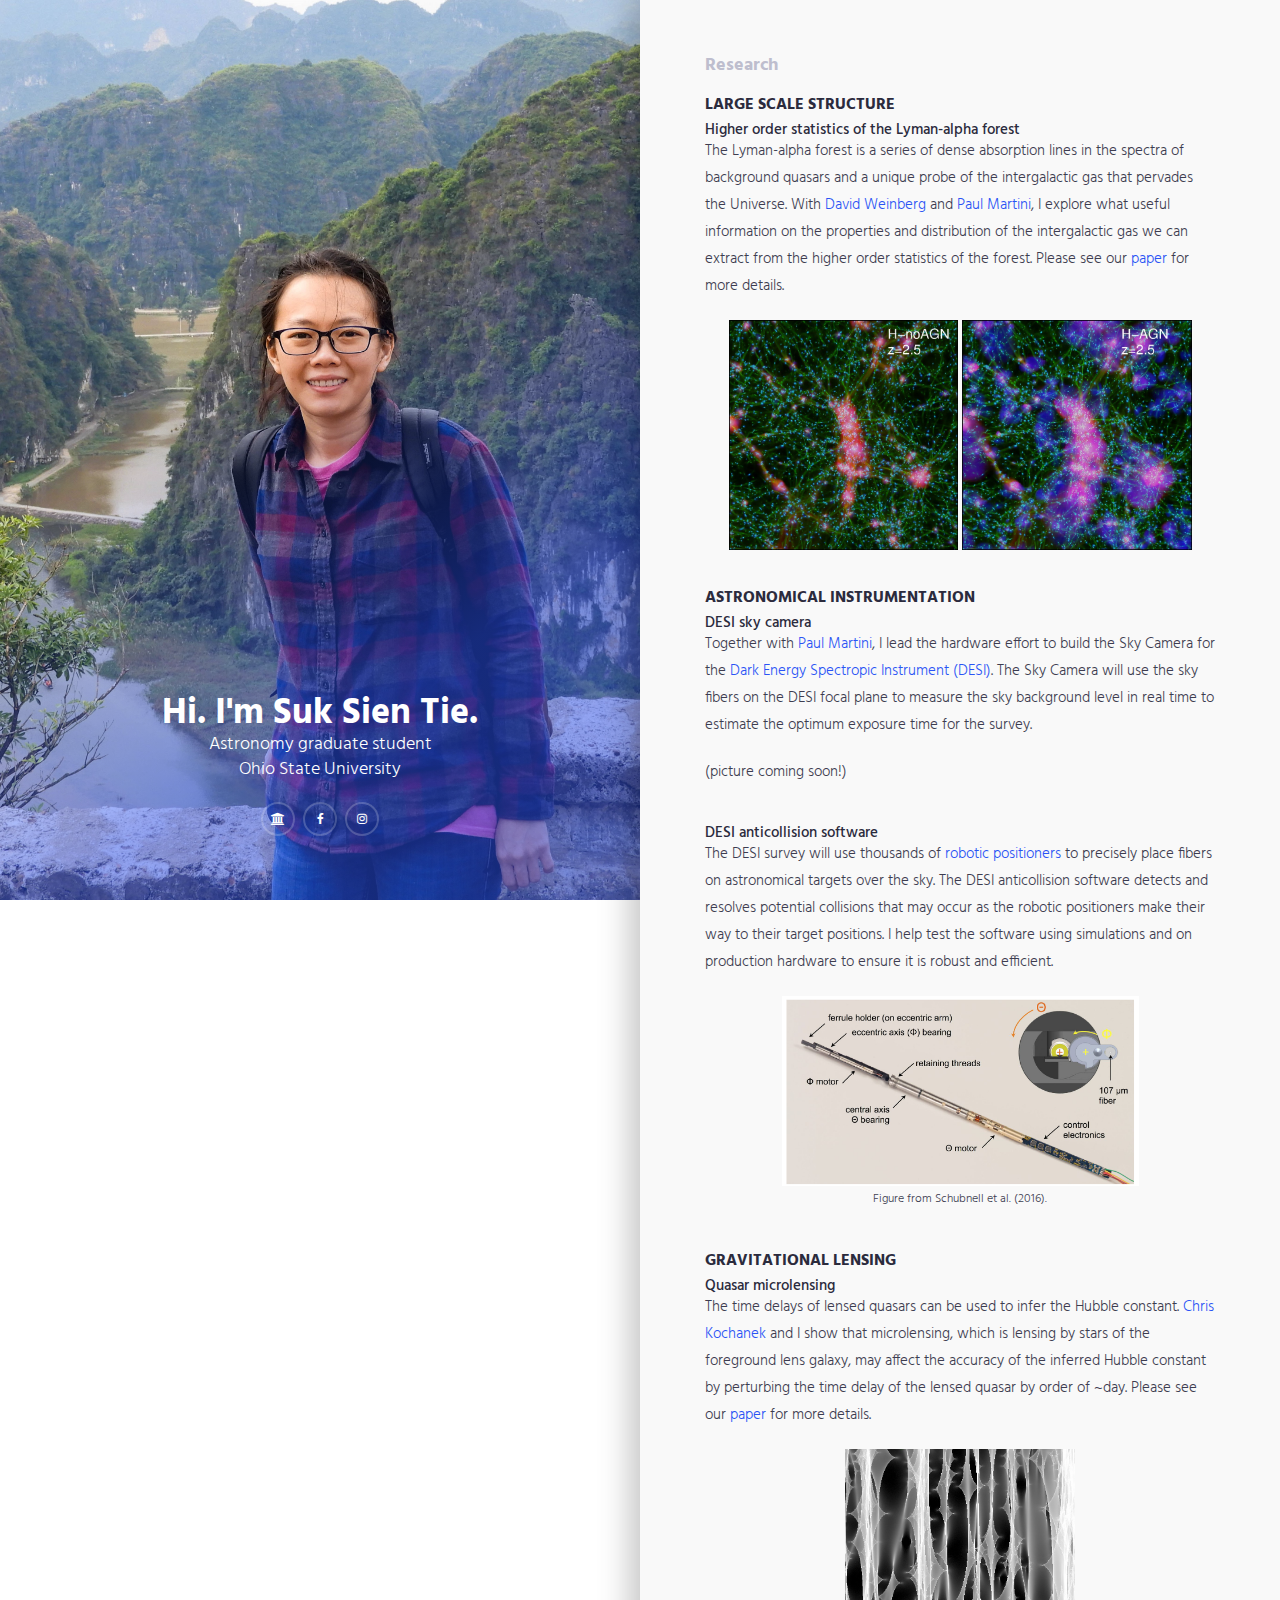
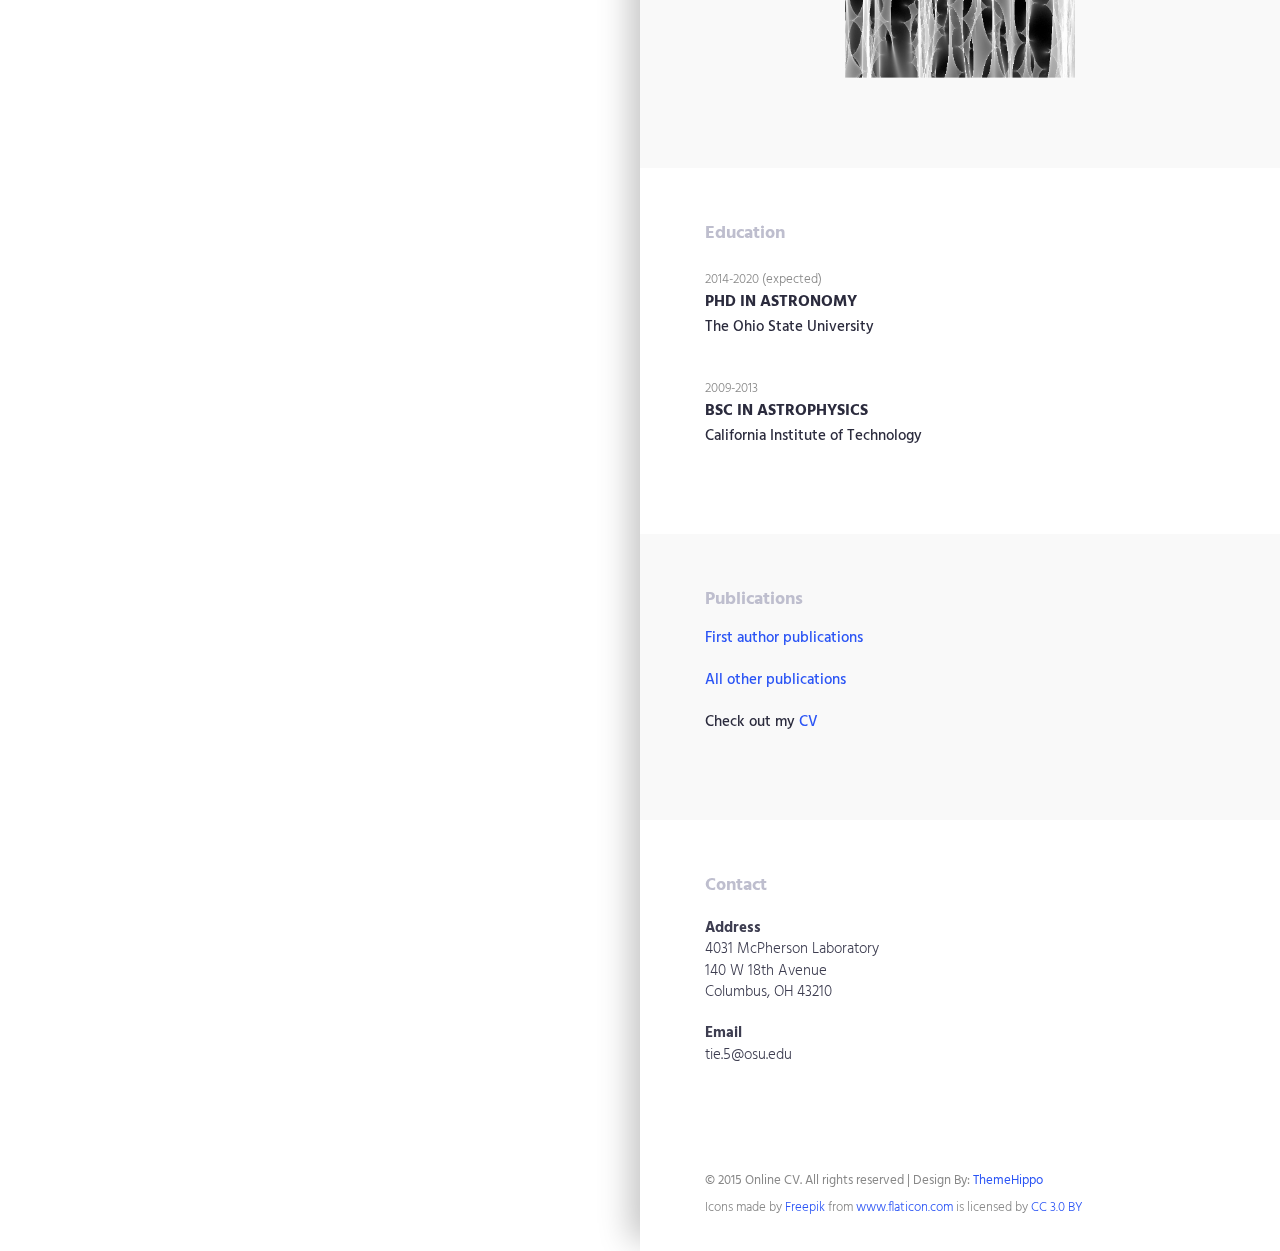
==== index.html @ 97b75f9f "Add files via upload" ====
<!DOCTYPE html>
<html>
<head>
    <meta charset="utf-8">
    <meta http-equiv="X-UA-Compatible" content="IE=edge">
    <meta name="viewport" content="width=device-width, initial-scale=1">
    <!-- The above 3 meta tags *must* come first in the head; any other head content must come *after* these tags -->
    <title>Suk Sien Tie</title>

    <!-- favicon -->
    <link href="telescope.png" rel=icon>

    <!-- web-fonts -->
    <link href="https://fonts.googleapis.com/css?family=Hind:300,400,500,600,700" rel="stylesheet">

    <!-- font-awesome -->
    <link href="css/font-awesome.min.css" rel="stylesheet">

    <!-- Bootstrap -->
    <link href="css/bootstrap.min.css" rel="stylesheet">

    <!-- Style CSS -->
    <link href="css/style.css" rel="stylesheet">

</head>
<body id="page-top" data-spy="scroll" data-target=".navbar">
<div id="main-wrapper">
<!-- Page Preloader -->
<div id="preloader">
    <div id="status">
        <div class="status-mes"></div>
    </div>
</div>

<div class="columns-block">
<div class="left-col-block blocks">
    <header class="header">
        <div class="content text-center">
            <h1>Hi. I'm Suk Sien Tie.</h1>
	    <p class="lead">Astronomy graduate student <br>Ohio State University</p>
            <ul class="social-icon">
		<li><a href="https://astronomy.osu.edu/people/tie.5"><i class="fa fa-institution" aria-hidden="true"></i></a></li>
                <li><a href="https://www.facebook.com/tie.sien"><i class="fa fa-facebook" aria-hidden="true"></i></a></li>
		<li><a href="https://www.instagram.com/sstie90/"><i class="fa fa-instagram" aria-hidden="true"></i></a></li>
                <!--<li><a href="#"><i class="fa fa-twitter" aria-hidden="true"></i></a></li>
                <li><a href="#"><i class="fa fa-linkedin" aria-hidden="true"></i></a></li>
                <li><a href="#"><i class="fa fa-slack" aria-hidden="true"></i></a></li>
		<li><a href="#"><i class="fa fa-dribbble" aria-hidden="true"></i></a></li>-->
            </ul>
        </div>
        <div class="profile-img"></div>
    </header>
    <!-- .header-->
</div>


<div class="right-col-block blocks">

<section class="section-wrapper section-experience gray-bg">
    <div class="container-fluid">
        <div class="row">
            <div class="col-md-12">
                <div class="section-title"><h2>Research</h2></div>
            </div>
        </div>
        <!--.row-->
        <div class="row">
            <div class="col-md-12">
                <div class="content-item">
                    <h3>Large scale structure</h3>
		    <h4>Higher order statistics of the Lyman-alpha forest</h4>
		    <p>The Lyman-alpha forest is a series of dense absorption lines in the spectra of background quasars and a unique probe of the intergalactic gas that pervades the Universe. With <a href=http://www.astronomy.ohio-state.edu/~dhw/>David Weinberg</a> and <a href=http://www.astronomy.ohio-state.edu/~martini/>Paul Martini</a>, I explore what useful information on the properties and distribution of the intergalactic gas we can extract from the higher order statistics of the forest. <!--These will allow us to better constrain IGM properties and sharpen the utility of the forest for cosmology.--> Please see our <a href='https://arxiv.org/abs/1905.02208'>paper</a> for more details. </p>
		    <center>
		    <img src="img/h_noagn.jpg" alt="Horizon-noAGN at z=2.5" width="45%">
		    <img src="img/h_agn.jpg" alt="Horizon-AGN at z=2.5" width="45%">
		    </center>
                </div>
                <!-- .experience-item -->
                <div class="content-item">
                    <h3>Astronomical instrumentation</h3>
		    <h4>DESI sky camera</h4>
		    <p>Together with <a href=http://www.astronomy.ohio-state.edu/~martini/>Paul Martini</a>, I lead the hardware effort to build the Sky Camera for the <a href=https://www.desi.lbl.gov/>Dark Energy Spectropic Instrument (DESI)</a>. The Sky Camera will use the sky fibers on the DESI focal plane to measure the sky background level in real time to estimate the optimum exposure time for the survey. </p>
		    <p>(picture coming soon!)</br>
		    <!--<img src="img/skycam.jpg" alt="DESI sky camera" width="70%">-->
                </div>
                <!-- .experience-item -->
                <div class="content-item">
                    <h4>DESI anticollision software</h4>
		    <p>The DESI survey will use thousands of <a href='https://www.youtube.com/watch?v=g1LVMox0KNc'>robotic positioners</a> to precisely place fibers on astronomical targets over the sky. The DESI anticollision software detects and resolves potential collisions that may occur as the robotic positioners make their way to their target positions. I help test the software using simulations and on production hardware to ensure it is robust and efficient.</p>
		    <center>
		    <figure>
		   	<img src="img/fiber.jpg" alt="DESI fiber positioner" width="70%">
		    <figcaption>Figure from Schubnell et al. (2016).</figcaption>
		    </figure>
		    </center>
                </div>
                <!-- .experience-item -->
		<div class="content-item">
                    <h3>Gravitational lensing</h3>
		    <h4>Quasar microlensing</h4>
		    <p>The time delays of lensed quasars can be used to infer the Hubble constant. <a href=https://www.asc.ohio-state.edu/kochanek.1/>Chris Kochanek</a> and I show that microlensing, which is lensing by stars of the foreground lens galaxy, may affect the accuracy of the inferred Hubble constant by perturbing the time delay of the lensed quasar by order of ~day. Please see our <a href='https://ui.adsabs.harvard.edu/abs/2018MNRAS.473...80T/abstract'>paper</a> for more details. </p>
		    <center>
		    <img src="img/microlensing.jpg" alt="microlensing magnification map" width="45%">
		    </center>
                </div>
            </div>
        </div>
        <!--.row-->
    </div>
    <!-- .container-fluid -->

</section>
<!-- .section-experience -->

<section class="section-wrapper section-education">
    <div class="container-fluid">
        <div class="row">
            <div class="col-md-12">
                <div class="section-title"><h2>Education</h2></div>
            </div>
        </div>
        <!--.row-->
        <div class="row">
            <div class="col-md-12">
                <div class="content-item">
                    <small>2014-2020 (expected)</small>
                    <h3>PhD in Astronomy</h3>
                    <h4>The Ohio State University</h4>

		    <!--<p>Thesis: Lyman-alpha forest cosmology with DESI</p>-->
                </div>
                <!-- .experience-item -->
                <div class="content-item">
                    <small>2009-2013</small>
                    <h3>BSc in Astrophysics</h3>
		    <h4>California Institute of Technology</h4>
		    <!--<p>California, USA</p>->
                </div>
                <!-- .experience-item -->
            </div>
        </div>
        <!--.row-->
    </div>
    <!-- .container-fluid -->

</section>
<!-- .section-education -->

<section class="section-wrapper section-interest gray-bg">
    <div class="container-fluid">
        <div class="row">
            <div class="col-md-12">
                <div class="section-title">
                    <h2>Publications</h2>
                </div>
            </div>
        </div>
        <!-- .row -->

        <div class="row">
            <div class="col-md-12">
                <div class="content-item">
			<h4><a href=https://ui.adsabs.harvard.edu/user/libraries/bJZ4k3ZmRZyC8jC_neV89Q>First author publications</a></h4>
			<br>
			<h4><a href=https://ui.adsabs.harvard.edu/public-libraries/a4FuLRrVQZCx963gSh5-Ug>All other publications</a></h4>			       <br>
			<h4>Check out my <a href=https://www.dropbox.com/s/d7rlo6p8cbjqbzt/CV_long.pdf?dl=0>CV</a></h4>	
                </div>
            </div>
        </div>
        <!-- .row -->

    </div>
</section>
<!-- .section-publications -->

<section class="section-contact section-wrapper">
    <div class="container-fluid">
        <div class="row">
            <div class="col-md-12">
                <div class="section-title">
                    <h2>Contact</h2>
                </div>
            </div>
        </div>
        <!--.row-->
        <div class="row">
            <div class="col-md-12">
                <address>
                    <strong>Address</strong><br>
		    4031 McPherson Laboratory<br>
		    140 W 18th Avenue<br> 
		    Columbus, OH 43210
                   
                </address>

                <address>
                    <strong>Email</strong><br>
                    tie.5@osu.edu
                </address>
            </div>
        </div>
        <!--.row-->
        <div class="row">
            <div class="col-md-12">
            </div>
        </div>
    </div>
    <!--.container-fluid-->
</section>
<!--.section-contact-->



<footer class="footer">
    <div class="copyright-section">
        <div class="container-fluid">
            <div class="row">
                <div class="col-md-12">
                    <div class="copytext">&copy; 2015 Online CV. All rights reserved | Design By: <a
                            href="https://themehippo.com">ThemeHippo</a></div>
		    <div>Icons made by <a href="https://www.freepik.com/" title="Freepik">Freepik</a> from <a href="https://www.flaticon.com/"                 title="Flaticon">www.flaticon.com</a> is licensed by <a href="http://creativecommons.org/licenses/by/3.0/"                 title="Creative Commons BY 3.0" target="_blank">CC 3.0 BY</a></div>
                </div>
            </div>
            <!--.row-->
        </div>
        <!-- .container-fluid -->
    </div>
    <!-- .copyright-section -->
</footer>
<!-- .footer -->
</div>
<!-- .right-col-block -->
</div>
<!-- .columns-block -->
</div>
<!-- #main-wrapper -->

<!-- jquery -->
<script src="js/jquery-2.1.4.min.js"></script>

<!-- Bootstrap -->
<script src="js/bootstrap.min.js"></script>
<script src="js/scripts.js"></script>
</body>
</html>
---- css/style.css ----
/*
Template Name: Online CV
Description: HTML5 / CSS3 One Page
Version: 1.0
Author: themehippo.com
*/

/*------------------------------------------------------------------
# [Color codes]

# Body  (text): #3a4750
# Heading Color #444444
# Theme Color (link color) #82b541
# Mid grey (sub header) #f4f4f4
# Background Color #ffffff
# -------------------------------------------------------------------*/

body {
    font-family : 'Hind', sans-serif;
    font-size   : 15px;
    line-height : 1.8em;
    color       : #3d3d50;
    font-weight : 300;
    background  : #ffffff;
    }

/* --------------------------------------
 * Global Typography
 *------------------------------------------*/

h1, h2, h3, h4, h5, h6 {
    margin : 0 0 15px;
    color  : #2b2b3d;
    }

h1 {
    font-size   : 26px;
    line-height : 1.8em;
    font-weight : 700;
    }

h2 {
    font-size   : 18px;
    line-height : 1.8em;
    font-weight : 700;
    }

h3 {
    font-size   : 16px;
    line-height : 1.8em;
    font-weight : 500;
    }

h4 {
    font-size   : 15px;
    line-height : 1.8em;
    font-weight : 500;
    }

h5 {
    font-size   : 15px;
    line-height : 1.5em;
    font-weight : 500;
    }

h6 {
    font-size   : 15px;
    line-height : 1.5em;
    }

/* --------------------------------------
 * LINK STYLE
 *------------------------------------------*/
figcaption {
    font-size: 12px;
    }

a {
    color              : #2a54f5;
    text-decoration    : none;
    /*border-bottom: 0px blue dotted;*/
    -webkit-transition : all 0.3s ease 0s;
    -moz-transition    : all 0.3s ease 0s;
    -o-transition      : all 0.3s ease 0s;
    transition         : all 0.3s ease 0s;
    }

a,
a:active,
a:focus,
a:active {
    text-decoration : none;
    outline         : none
    }

a:hover,
a:focus {
    text-decoration : none;
    color           : #2a54f5;
    }

p {
    margin-bottom : 20px;
    }

ul {
    margin     : 0;
    padding    : 0;
    list-style : none;
    }

/*------------------
 * Button Style
 *------------------*/
.btn {
    padding        : 14px 30px 11px;
    margin-bottom  : 0;
    font-size      : 14px;
    font-weight    : 500;
    border-radius  : 0;
    border         : 0;
    text-transform : uppercase;
    }

.btn-lg {
    font-weight : 700;
    font-size   : 24px;
    padding     : 15px 30px;
    }

/*btn-primary*/
.btn-primary {
    background-color : #2a54f5;
    }

.btn-primary:hover,
.btn-primary:focus,
.btn-primary:active:focus {
    background : #1e3eb5;
    }

/*btn-default*/
.btn-default {
    color            : #2a54f5;
    background-color : transparent;
    border           : 2px solid #2a54f5;
    }

.btn-default:hover,
.btn-default:focus,
.btn-default:active:focus {
    background   : #2a54f5;
    color        : #ffffff;
    border-color : #2a54f5;
    }

button:focus,
.btn:focus,
.btn:active:focus {
    outline : none;
    }

/* --------------------
 * Column Block
 * -------------------*/

.columns-block {
    flex-wrap         : wrap;
    display           : -webkit-box;
    display           : -moz-box;
    display           : -ms-flexbox;
    display           : -webkit-flex;
    display           : flex;
    -webkit-flex-flow : row wrap;
    justify-content   : space-around;
    }

.blocks {
    box-sizing : border-box;
    }

.left-col-block {
    width      : 50%;
    text-align : center;
    overflow   : hidden;
    position   : fixed;
    left       : 0;
    }

.right-col-block {
    width      : 50%;
    position   : absolute;
    right      : 0;
    box-shadow : -10px -10px 30px rgba(0, 0, 0, 0.23);
    }

@media (max-width : 600px) {
    .left-col-block {
        width    : 100%;
        position : relative;
        }

    .right-col-block {
        width      : 100%;
        position   : relative;
        box-shadow : none;
        }
    }

/* --------------------
 * Section Background
 * -------------------*/

.gray-bg {
    background-color : #f9f9f9;
    }

/* --------------------
 *  main Wrapper
 * -------------------*/
#main-wrapper {
    background : #ffffff;
    overflow   : hidden;
    }

/*-------------------
 * Section Wrapper
 *-------------------*/
.section-wrapper {
    padding : 50px;
    }

@media (max-width : 480px) {
    .section-wrapper {
        padding : 30px 20px;
        }
    }

/*---------------------------
* Section Title
*---------------------------*/
.section-title {
    margin-bottom : 15px;
    }

.section-title h2 {
    margin-bottom : 5px;
    color         : #bebece;
    }

/*-----------------------------
 * NAVIGATION & HEADER STYLE
 *-------------------------------*/

.header {
    padding        : 0;
    margin         : 0;
    height         : 100vh;
    vertical-align : middle;
    position       : relative;
    }

.header .profile-img {
    position            : absolute;
    top                 : 0;
    left                : 0;
    z-index             : -1;
    width               : 100%;
    height              : 100%;
    background-image    : url(../img/img-profile.jpg);
    background-size     : cover;
    background-position : center top;
    }

.header .profile-img:before {
    content    : "";
    position   : absolute;
    left       : 0;
    top        : 0;
    right      : 0;
    bottom     : 0;
    background : linear-gradient(
            -30deg,
            rgba(42, 84, 245, 0.5) 0%,
            rgba(42, 84, 245, 0.5) 28%,
            transparent 60%,
            transparent 100%
    );
    }

.header .content {
    position : absolute;
    bottom   : 0;
    left     : 0;
    right    : 0;
    width    : 100%;
    margin   : 0 auto;
    padding  : 10%;
    }

.header .content h1 {
    font-size   : 36px;
    color       : #ffffff;
    line-height : 1;
    margin      : 0;
    }

.header .content p {
    font-size : 18px;
    color     : #ffffff;
    }

.header .btn {
    margin-top : 40px;
    }

.header .content .social-icon {
    margin  : 0;
    padding : 0;
    display : block;
    }

.header .content .social-icon li {
    display : inline-block;
    margin  : 0 2px;
    }

.header .content .social-icon li a {
    display       : block;
    font-size     : 12px;
    color         : #ffffff;
    width         : 34px;
    height        : 34px;
    line-height   : 33px;
    text-align    : center;
    border-radius : 100%;
    border        : 2px solid rgba(255, 255, 255, .2);
    }

.header .content .social-icon li a:hover {
    border-color : #ffffff;
    }

@media (max-width : 600px) {
    .header .profile-img {
        z-index : 1;
        }

    .header .content {
        z-index : 2;
        }
    }

/*-------------------
 * Intro
 *-------------------*/

.intro {
    }

/*-------------------
 * Expertise
 *-------------------*/
.expertise-item {
    margin-bottom : 20px;
    }

.expertise-item h3 {
    margin-bottom : 5px;
    font-weight   : 700;
    }

/*-------------------
 * Skills Progressbar
 *-------------------*/

.progress-item {
    position : relative;
    }

.progress-item .progress-title {
    font-size     : 15px;
    font-weight   : 400;
    display       : inline-block;
    margin-bottom : 5px;
    }

.progress-item .progress {
    height        : 4px;
    box-shadow    : none;
    border-radius : 5px;
    }

.progress-item .progress-bar {
    background-color : #2a54f5;
    box-shadow       : none;
    text-align       : right;
    }

.progress-item .progress-percent {
    font-size        : 10px;
    background-color : #313131;
    position         : absolute;
    top              : 5px;
    padding          : 0 8px;
    border-radius    : 3px;
    }

.progress-item .progress-percent::before {
    content      : "";
    position     : absolute;
    left         : 0;
    bottom       : -4px;
    border-top   : 6px solid #313131;
    border-right : 8px solid transparent;
    }

/*-------------------
 * Portfolio
 *-------------------*/

.portfolio-item {
    position      : relative;
    display       : block;
    margin-bottom : 30px;
    }

.portfolio-item .portfolio-thumb img {
    height    : auto;
    display   : block;
    max-width : 100%;
    }

.portfolio-item .portfolio-info {
    position   : absolute;
    bottom     : 0;
    padding    : 30px 15px 5px;
    width      : 100%;
    background : -webkit-linear-gradient(
            top,
            transparent 0%,
            rgba(0, 0, 0, 0.5) 100%
    );
    }

.portfolio-item .portfolio-info h3 {
    margin      : 0;
    line-height : 1;
    color       : #ffffff;
    }

.portfolio-item .portfolio-info small {
    color : #ffffff;
    }

.portfolio-item:hover .portfolio-info {
    background : -webkit-linear-gradient(
            top,
            transparent 0%,
            rgba(42, 84, 245, 0.5) 100%
    );
    }

/*-------------------
 * Content Item
 *-------------------*/

.content-item {
    margin-bottom : 40px;
    }

.content-item h3 {
    margin         : 0 0 10px;
    line-height    : 1;
    font-weight    : bold;
    text-transform : uppercase;
    }

.content-item h4 {
    margin      : 0;
    line-height : 1;
    }

.content-item small {
    color : #888888;
    }

/*-------------------
 * Contact
 *-------------------*/

.feedback-form {
    margin-top : 50px;
    }

/*-------------------
 * Form Style
 *-------------------*/
.form-control {
    height        : 50px;
    padding       : 0 20px;
    font-size     : 13px;
    line-height   : 50px;
    color         : #969595;
    border        : 1px solid #cccccc;
    border-radius : 0;
    box-shadow    : none;
    box-sizing    : border-box;
    }

.form-control:focus,
.form-control:active {
    box-shadow : none;
    }

/* --------------------------------------------
 *   Footer
 *---------------------------------------------- */

/* Copyright */

.footer {
    padding : 30px 50px;
    }

.footer .copyright-section {
    font-size : 13px;
    color     : #888888;

    }

.footer .copyright-section .copytext {
    font-weight : 400;
    display     : block;
    }

@media (max-width : 480px) {
    .footer {
        padding : 10px 20px;
        }
    }

/* ====================
 * Preloader
 * ====================*/
#preloader {
    background : #2a54f5;
    bottom     : 0;
    left       : 0;
    position   : fixed;
    right      : 0;
    top        : 0;
    z-index    : 9999;
    }

#status,
.status-mes {
    background-image    : url(../img/puff.svg);
    background-position : center;
    background-repeat   : no-repeat;
    height              : 200px;
    left                : 50%;
    margin              : -100px 0 0 -100px;
    position            : absolute;
    top                 : 50%;
    width               : 200px;
    }

.status-mes {
    background : none;
    left       : 0;
    margin     : 0;
    text-align : center;
    top        : 65%;
    }
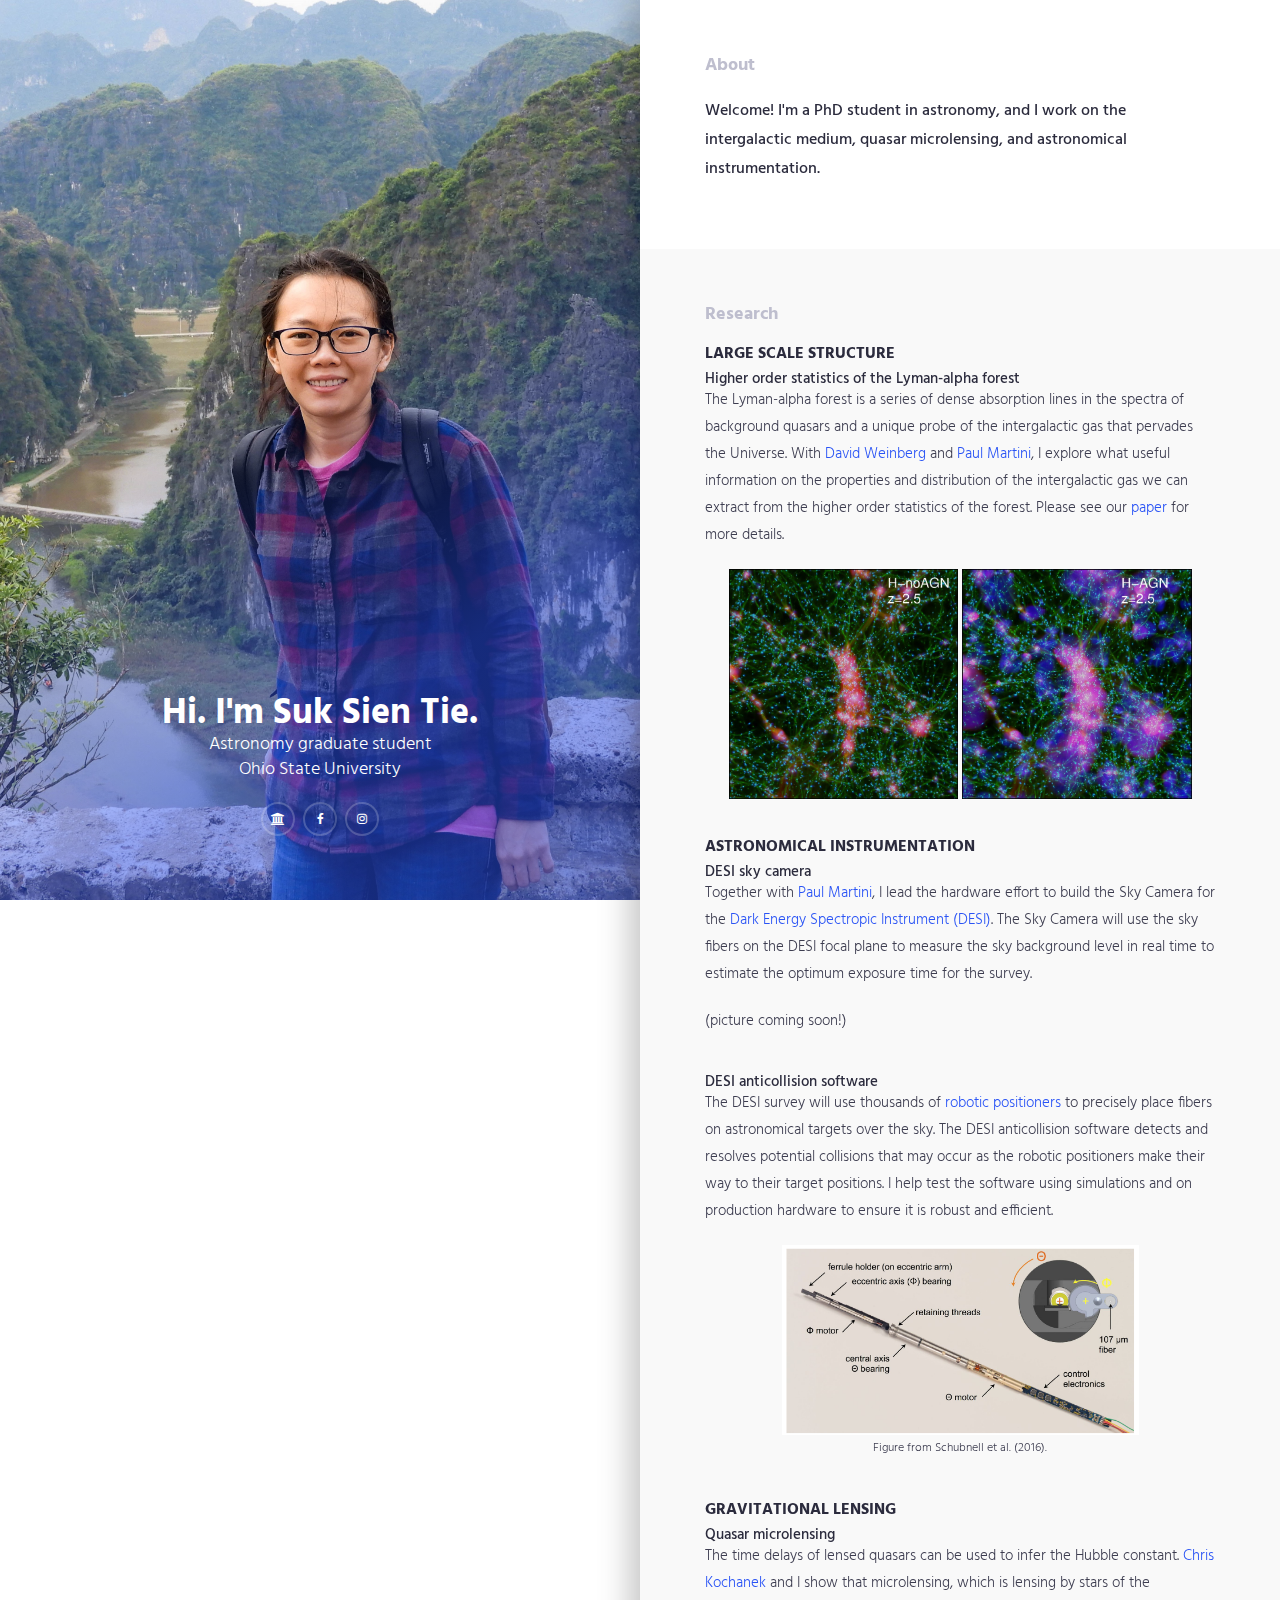
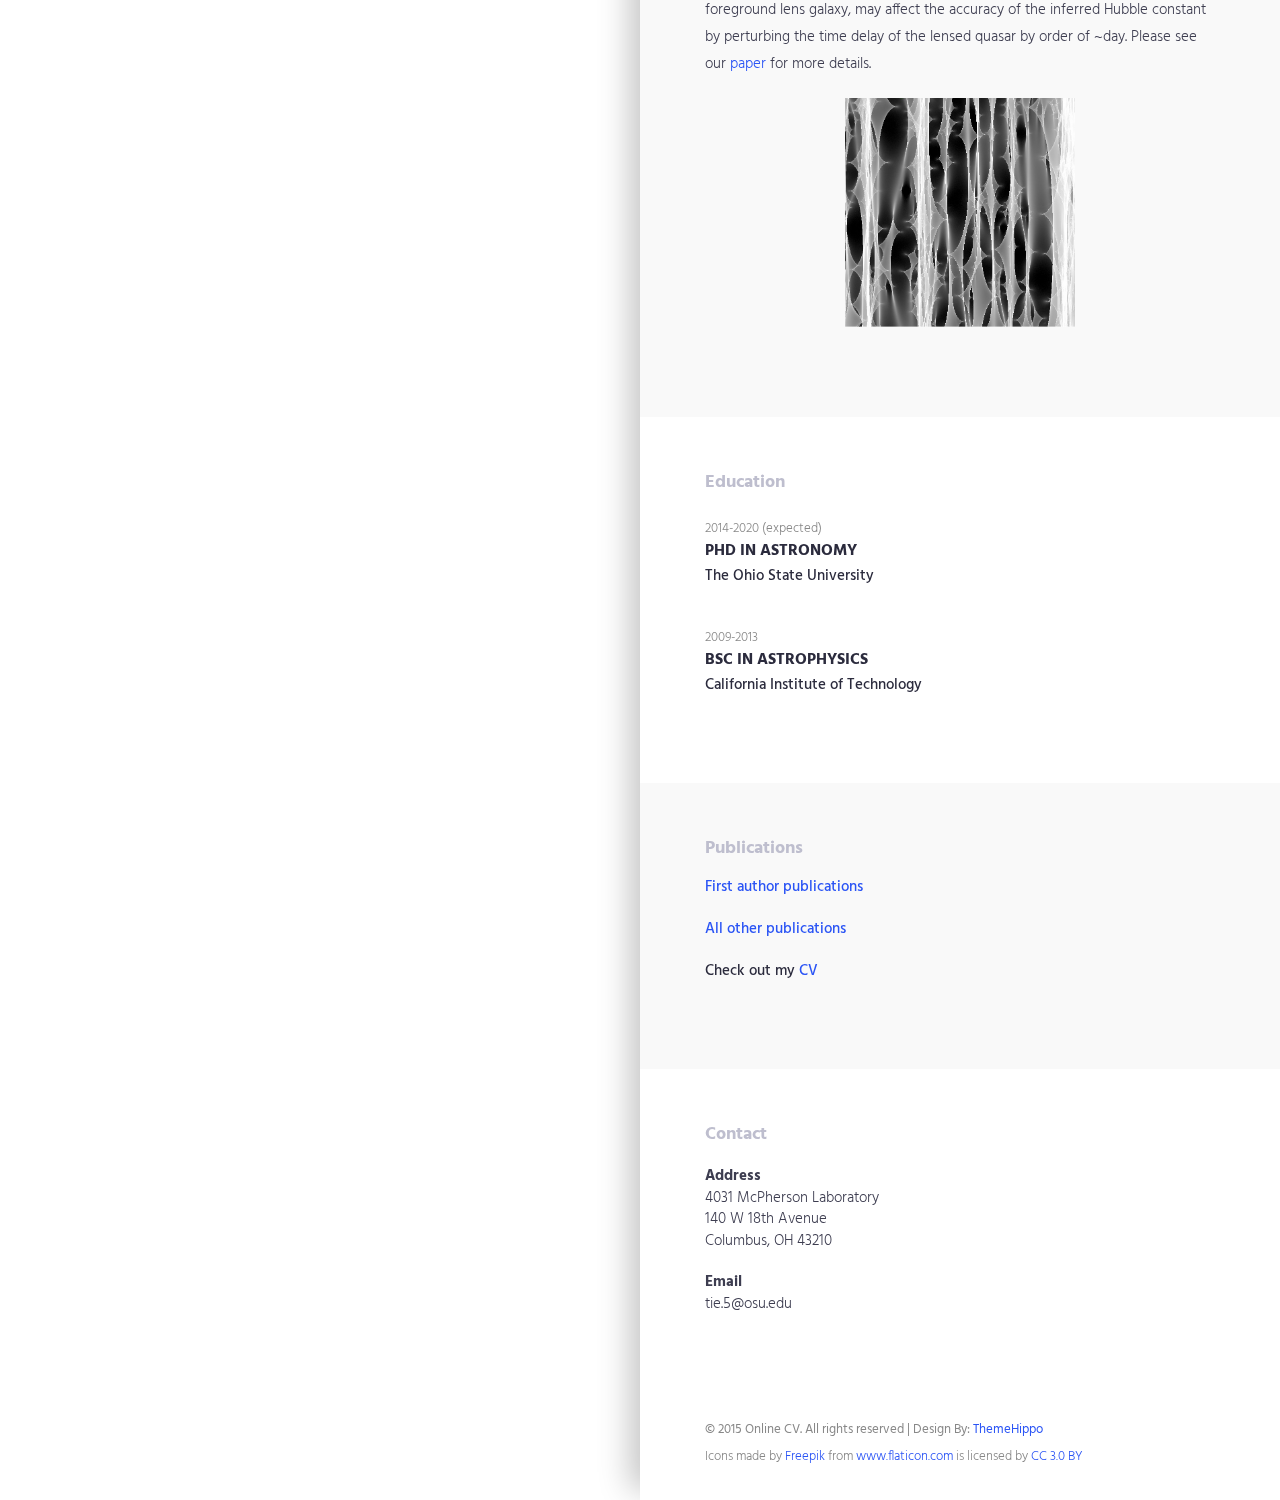
==== commit 45bc7e1d: "" ====
--- a/index.html
+++ b/index.html
@@ -55,6 +55,22 @@
 
 
 <div class="right-col-block blocks">
+<section class="intro section-wrapper">
+    <div class="container-fluid">
+        <div class="row">
+            <div class="col-md-12">
+                <div class="section-title">
+                    <h2>About</h2>
+                </div>
+            </div>
+            <div class="col-md-12">
+                <div class="section-title">
+                    <h3>Welcome! I'm a PhD student in astronomy, and I work on the intergalactic medium, quasar microlensing, and astronomical instrumentation.</h2>
+		</div>
+            </div>
+        </div>
+    </div>
+</section>
 
 <section class="section-wrapper section-experience gray-bg">
     <div class="container-fluid">
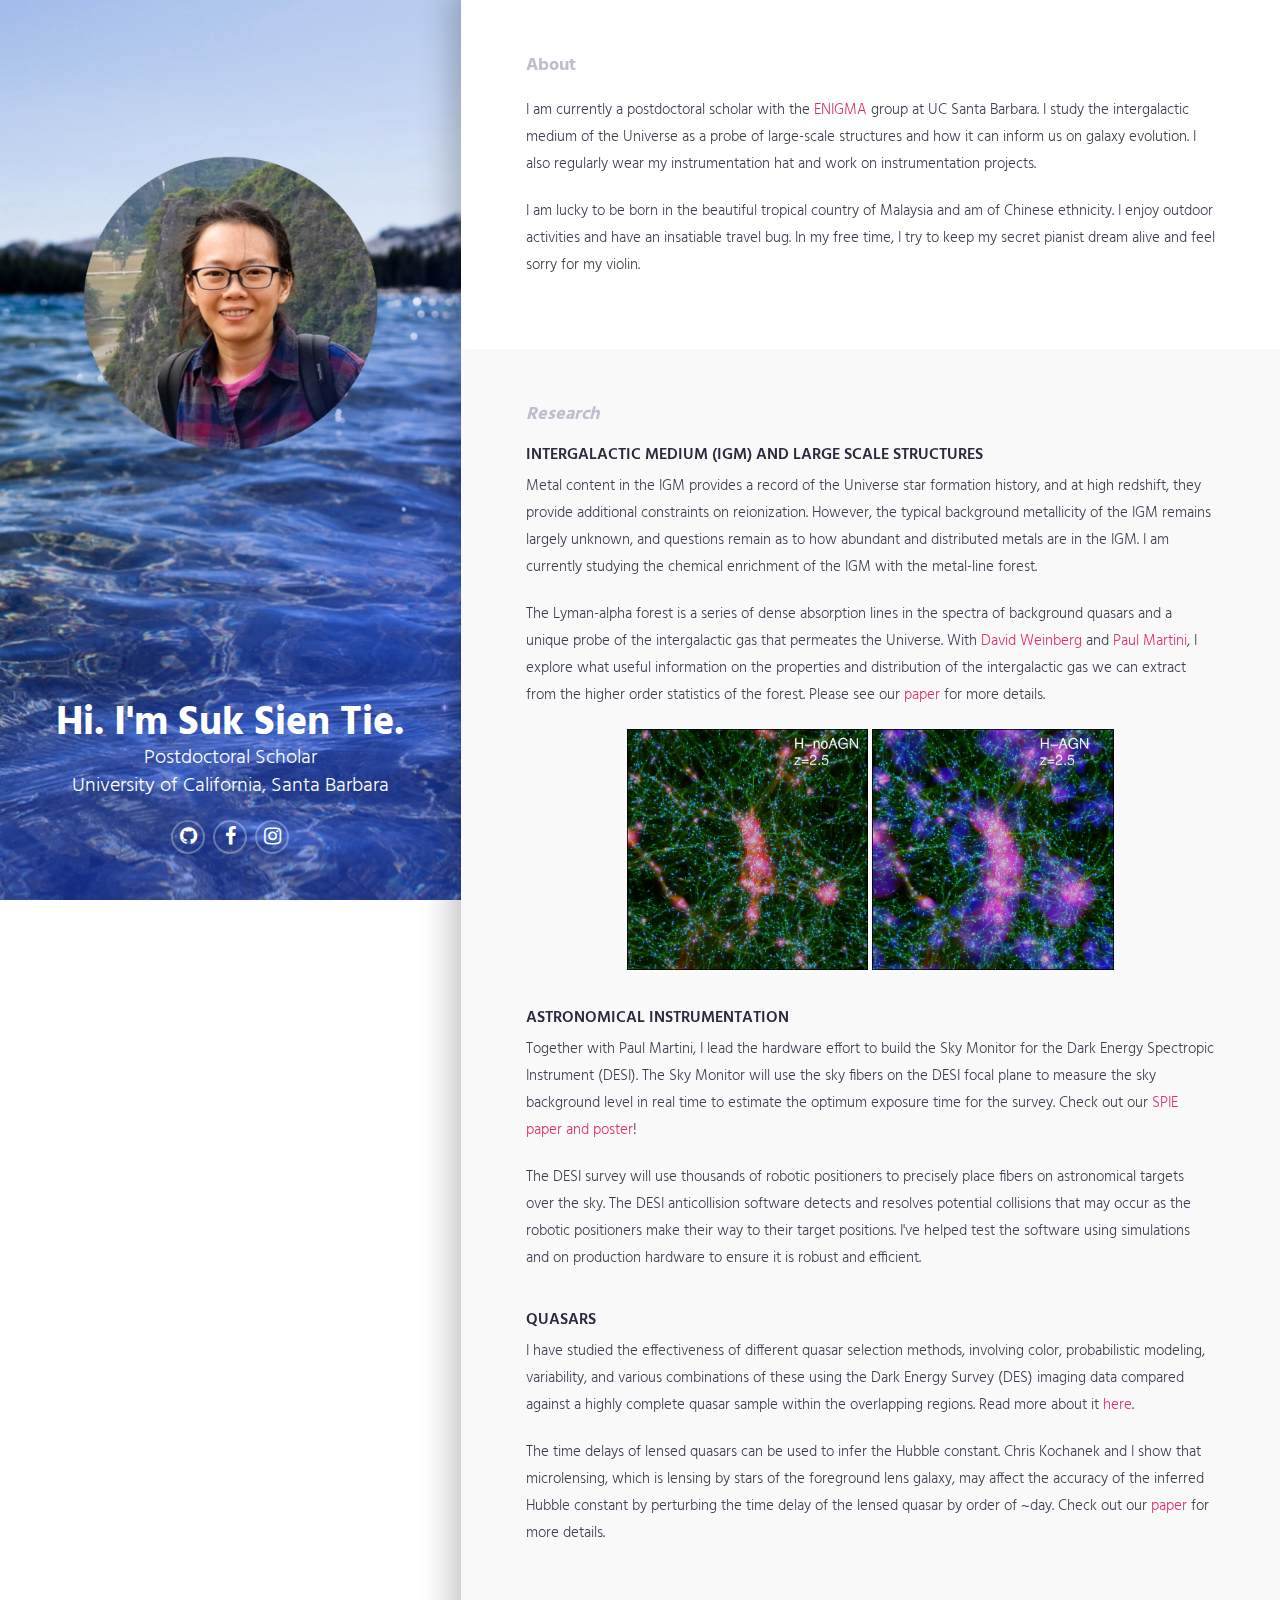
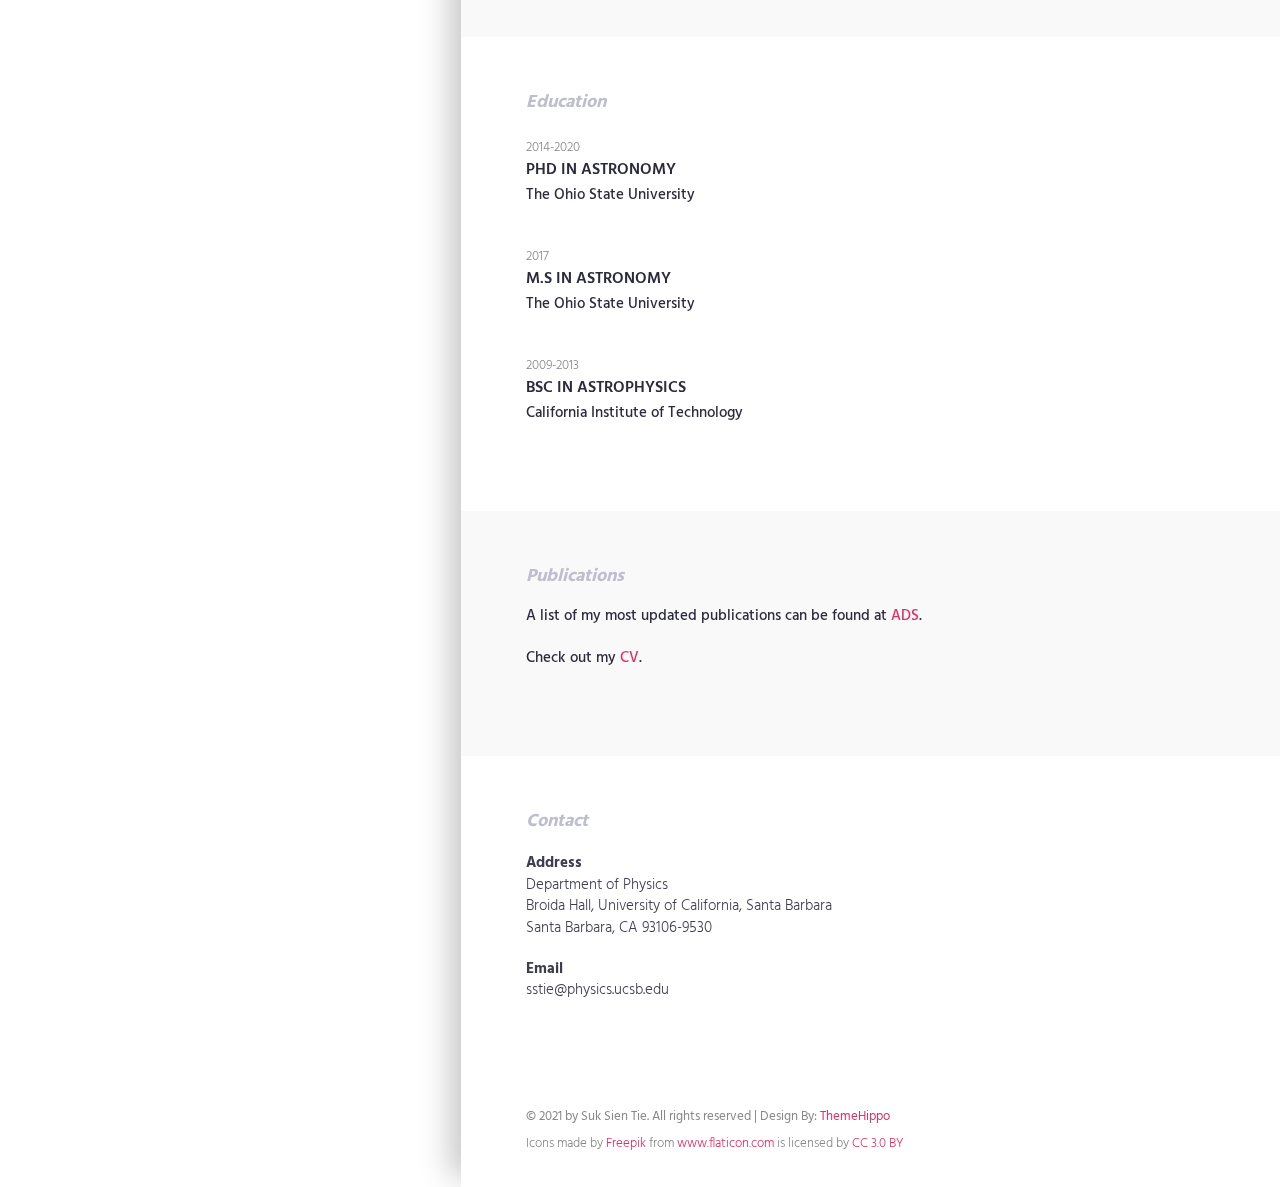
==== commit e2eeb0cf: "update website" ====
--- a/index.html
+++ b/index.html
@@ -37,12 +37,13 @@
     <header class="header">
         <div class="content text-center">
             <h1>Hi. I'm Suk Sien Tie.</h1>
-	    <p class="lead">Astronomy graduate student <br>Ohio State University</p>
+	    <p class="lead">Postdoctoral Scholar <br>University of California, Santa Barbara</p>
             <ul class="social-icon">
-		<li><a href="https://astronomy.osu.edu/people/tie.5"><i class="fa fa-institution" aria-hidden="true"></i></a></li>
+                <li><a href="https://github.com/suksien"><i class="fa fa-github" aria-hidden="true"></i></a></li>
                 <li><a href="https://www.facebook.com/tie.sien"><i class="fa fa-facebook" aria-hidden="true"></i></a></li>
-		<li><a href="https://www.instagram.com/sstie90/"><i class="fa fa-instagram" aria-hidden="true"></i></a></li>
-                <!--<li><a href="#"><i class="fa fa-twitter" aria-hidden="true"></i></a></li>
+		        <li><a href="https://www.instagram.com/sstie90/"><i class="fa fa-instagram" aria-hidden="true"></i></a></li>
+                <!--<li><a href="https://astronomy.osu.edu/people/tie.5"><i class="fa fa-institution" aria-hidden="true"></i></a></li>
+                <li><a href="#"><i class="fa fa-twitter" aria-hidden="true"></i></a></li>
                 <li><a href="#"><i class="fa fa-linkedin" aria-hidden="true"></i></a></li>
                 <li><a href="#"><i class="fa fa-slack" aria-hidden="true"></i></a></li>
 		<li><a href="#"><i class="fa fa-dribbble" aria-hidden="true"></i></a></li>-->
@@ -65,7 +66,13 @@
             </div>
             <div class="col-md-12">
                 <div class="section-title">
-                    <h3>Welcome! I'm a PhD student in astronomy, and I work on the intergalactic medium, quasar microlensing, and astronomical instrumentation.</h2>
+                    <p>I am currently a postdoctoral scholar with the <a href="http://enigma.physics.ucsb.edu/index.php?n=Main.HomePage">ENIGMA</a> group at UC Santa Barbara. I study the intergalactic medium
+                        of the Universe as a probe of large-scale structures and how it can inform us on galaxy evolution.
+                        I also regularly wear my instrumentation hat and work on instrumentation projects. </p>
+
+                        <p>I am lucky to be born in the beautiful tropical country of Malaysia and am of Chinese ethnicity.
+                            I enjoy outdoor activities and have an insatiable travel bug. In my free time, I try to keep my secret pianist dream alive
+                            and feel sorry for my violin. </p>
 		</div>
             </div>
         </div>
@@ -76,48 +83,59 @@
     <div class="container-fluid">
         <div class="row">
             <div class="col-md-12">
-                <div class="section-title"><h2>Research</h2></div>
-            </div>
-        </div>
-        <!--.row-->
-        <div class="row">
-            <div class="col-md-12">
-                <div class="content-item">
-                    <h3>Large scale structure</h3>
-		    <h4>Higher order statistics of the Lyman-alpha forest</h4>
-		    <p>The Lyman-alpha forest is a series of dense absorption lines in the spectra of background quasars and a unique probe of the intergalactic gas that pervades the Universe. With <a href=http://www.astronomy.ohio-state.edu/~dhw/>David Weinberg</a> and <a href=http://www.astronomy.ohio-state.edu/~martini/>Paul Martini</a>, I explore what useful information on the properties and distribution of the intergalactic gas we can extract from the higher order statistics of the forest. <!--These will allow us to better constrain IGM properties and sharpen the utility of the forest for cosmology.--> Please see our <a href='https://arxiv.org/abs/1905.02208'>paper</a> for more details. </p>
+                <div class="section-title"><h2><i>Research</i></h2></div>
+            </div>
+        </div>
+        <!--.row-->
+        <div class="row">
+            <div class="col-md-12">
+                <div class="content-item">
+                    <h3>Intergalactic Medium (IGM) and Large Scale Structures</h3>
+                    <p>Metal content in the IGM provides a record of the Universe star formation history,
+                        and at high redshift, they provide additional constraints on reionization.
+                        However, the typical background metallicity of the IGM remains largely unknown,
+                        and questions remain as to how abundant and distributed metals are in the IGM.
+                        I am currently studying the chemical enrichment of the IGM with the metal-line forest. </p>
+
+                    <p>The Lyman-alpha forest is a series of dense absorption lines in the spectra
+                        of background quasars and a unique probe of the intergalactic gas that permeates the Universe.
+                        With <a href=http://www.astronomy.ohio-state.edu/~dhw/>David Weinberg</a> and <a href=http://www.astronomy.ohio-state.edu/~martini/>Paul Martini</a>,
+                        I explore what useful information on the properties and distribution
+                        of the intergalactic gas we can extract from the higher order statistics of the forest.
+                        Please see our <a href='https://arxiv.org/abs/1905.02208'>paper</a> for more details.</p>
 		    <center>
-		    <img src="img/h_noagn.jpg" alt="Horizon-noAGN at z=2.5" width="45%">
-		    <img src="img/h_agn.jpg" alt="Horizon-AGN at z=2.5" width="45%">
+		    <img src="img/h_noagn.jpg" alt="Horizon-noAGN at z=2.5" width="35%">
+		    <img src="img/h_agn.jpg" alt="Horizon-AGN at z=2.5" width="35%">
 		    </center>
                 </div>
                 <!-- .experience-item -->
                 <div class="content-item">
-                    <h3>Astronomical instrumentation</h3>
-		    <h4>DESI sky camera</h4>
-		    <p>Together with <a href=http://www.astronomy.ohio-state.edu/~martini/>Paul Martini</a>, I lead the hardware effort to build the Sky Camera for the <a href=https://www.desi.lbl.gov/>Dark Energy Spectropic Instrument (DESI)</a>. The Sky Camera will use the sky fibers on the DESI focal plane to measure the sky background level in real time to estimate the optimum exposure time for the survey. </p>
-		    <p>(picture coming soon!)</br>
+                    <h3>Astronomical Instrumentation</h3>
+		    <p> Together with Paul Martini, I lead the hardware effort to build the Sky Monitor for the
+                Dark Energy Spectropic Instrument (DESI). The Sky Monitor will use the sky fibers on the DESI focal plane
+                to measure the sky background level in real time to estimate the optimum exposure time for the survey.
+                Check out our <a href="https://www.spiedigitallibrary.org/conference-proceedings-of-spie/11447/1144785/The-DESI-sky-continuum-monitor-system/10.1117/12.2561436.short?SSO=1">SPIE paper and poster</a>! </p>
+
+                    <p>The DESI survey will use thousands of robotic positioners to precisely place fibers on astronomical targets over the sky.
+                        The DESI anticollision software detects and resolves potential collisions that may occur as the robotic positioners make
+                        their way to their target positions. I've helped test the software using simulations and on production hardware to ensure
+                        it is robust and efficient.</p>
 		    <!--<img src="img/skycam.jpg" alt="DESI sky camera" width="70%">-->
-                </div>
-                <!-- .experience-item -->
-                <div class="content-item">
-                    <h4>DESI anticollision software</h4>
-		    <p>The DESI survey will use thousands of <a href='https://www.youtube.com/watch?v=g1LVMox0KNc'>robotic positioners</a> to precisely place fibers on astronomical targets over the sky. The DESI anticollision software detects and resolves potential collisions that may occur as the robotic positioners make their way to their target positions. I help test the software using simulations and on production hardware to ensure it is robust and efficient.</p>
-		    <center>
-		    <figure>
-		   	<img src="img/fiber.jpg" alt="DESI fiber positioner" width="70%">
-		    <figcaption>Figure from Schubnell et al. (2016).</figcaption>
-		    </figure>
+
 		    </center>
                 </div>
                 <!-- .experience-item -->
 		<div class="content-item">
-                    <h3>Gravitational lensing</h3>
-		    <h4>Quasar microlensing</h4>
-		    <p>The time delays of lensed quasars can be used to infer the Hubble constant. <a href=https://www.asc.ohio-state.edu/kochanek.1/>Chris Kochanek</a> and I show that microlensing, which is lensing by stars of the foreground lens galaxy, may affect the accuracy of the inferred Hubble constant by perturbing the time delay of the lensed quasar by order of ~day. Please see our <a href='https://ui.adsabs.harvard.edu/abs/2018MNRAS.473...80T/abstract'>paper</a> for more details. </p>
-		    <center>
-		    <img src="img/microlensing.jpg" alt="microlensing magnification map" width="45%">
-		    </center>
+                    <h3>Quasars</h3>
+            <p>I have studied the effectiveness of different quasar selection methods, involving color, probabilistic modeling, variability,
+                and various combinations of these using the Dark Energy Survey (DES) imaging data compared against a highly complete quasar
+                sample within the overlapping regions. Read more about it <a href="https://ui.adsabs.harvard.edu/abs/2017AJ....153..107T/abstract">here</a>.</p>
+
+            <p>The time delays of lensed quasars can be used to infer the Hubble constant. Chris Kochanek and I show that microlensing,
+                which is lensing by stars of the foreground lens galaxy, may affect the accuracy of the inferred Hubble constant by
+                perturbing the time delay of the lensed quasar by order of ~day. Check out our <a href="https://ui.adsabs.harvard.edu/abs/2018MNRAS.473...80T/abstract">
+                    paper</a> for more details.
+            </p>
                 </div>
             </div>
         </div>
@@ -132,19 +150,26 @@
     <div class="container-fluid">
         <div class="row">
             <div class="col-md-12">
-                <div class="section-title"><h2>Education</h2></div>
-            </div>
-        </div>
-        <!--.row-->
-        <div class="row">
-            <div class="col-md-12">
-                <div class="content-item">
-                    <small>2014-2020 (expected)</small>
+                <div class="section-title"><h2><i>Education</i></h2></div>
+            </div>
+        </div>
+        <!--.row-->
+        <div class="row">
+            <div class="col-md-12">
+                <div class="content-item">
+                    <small>2014-2020</small>
                     <h3>PhD in Astronomy</h3>
                     <h4>The Ohio State University</h4>
 
 		    <!--<p>Thesis: Lyman-alpha forest cosmology with DESI</p>-->
                 </div>
+
+                <div class="content-item">
+                    <small>2017</small>
+                    <h3>M.S in Astronomy</h3>
+                    <h4>The Ohio State University</h4>
+                </div>
+                
                 <!-- .experience-item -->
                 <div class="content-item">
                     <small>2009-2013</small>
@@ -167,7 +192,7 @@
         <div class="row">
             <div class="col-md-12">
                 <div class="section-title">
-                    <h2>Publications</h2>
+                    <h2><i>Publications</i></h2>
                 </div>
             </div>
         </div>
@@ -176,10 +201,10 @@
         <div class="row">
             <div class="col-md-12">
                 <div class="content-item">
-			<h4><a href=https://ui.adsabs.harvard.edu/user/libraries/bJZ4k3ZmRZyC8jC_neV89Q>First author publications</a></h4>
+			<h4>A list of my most updated publications can be found at
+                <a href=https://ui.adsabs.harvard.edu/search/filter_doctype_facet_hier_fq_doctype=AND&filter_doctype_facet_hier_fq_doctype=doctype_facet_hier%3A%220%2FArticle%22&fq=%7B!type%3Daqp%20v%3D%24fq_database%7D&fq=%7B!type%3Daqp%20v%3D%24fq_doctype%7D&fq_database=database%3A%20astronomy&fq_doctype=(doctype_facet_hier%3A%220%2FArticle%22)&p_=0&q=author%3A(%22Tie%2C%20Suk%20Sien%22)&sort=date%20desc%2C%20bibcode%20desc>ADS</a>.</h4>
 			<br>
-			<h4><a href=https://ui.adsabs.harvard.edu/public-libraries/a4FuLRrVQZCx963gSh5-Ug>All other publications</a></h4>			       <br>
-			<h4>Check out my <a href=https://www.dropbox.com/s/d7rlo6p8cbjqbzt/CV_long.pdf?dl=0>CV</a></h4>	
+			<h4>Check out my <a href=https://www.dropbox.com/s/d7rlo6p8cbjqbzt/CV_long.pdf?dl=0>CV</a>.</h4>
                 </div>
             </div>
         </div>
@@ -194,7 +219,7 @@
         <div class="row">
             <div class="col-md-12">
                 <div class="section-title">
-                    <h2>Contact</h2>
+                    <h2><i>Contact</i></h2>
                 </div>
             </div>
         </div>
@@ -203,15 +228,14 @@
             <div class="col-md-12">
                 <address>
                     <strong>Address</strong><br>
-		    4031 McPherson Laboratory<br>
-		    140 W 18th Avenue<br> 
-		    Columbus, OH 43210
-                   
+                    Department of Physics<br>
+                    Broida Hall, University of California, Santa Barbara<br>
+                    Santa Barbara, CA 93106-9530
                 </address>
 
                 <address>
                     <strong>Email</strong><br>
-                    tie.5@osu.edu
+                    sstie@physics.ucsb.edu
                 </address>
             </div>
         </div>
@@ -232,7 +256,7 @@
         <div class="container-fluid">
             <div class="row">
                 <div class="col-md-12">
-                    <div class="copytext">&copy; 2015 Online CV. All rights reserved | Design By: <a
+                    <div class="copytext">&copy; 2021 by Suk Sien Tie. All rights reserved | Design By: <a
                             href="https://themehippo.com">ThemeHippo</a></div>
 		    <div>Icons made by <a href="https://www.freepik.com/" title="Freepik">Freepik</a> from <a href="https://www.flaticon.com/"                 title="Flaticon">www.flaticon.com</a> is licensed by <a href="http://creativecommons.org/licenses/by/3.0/"                 title="Creative Commons BY 3.0" target="_blank">CC 3.0 BY</a></div>
                 </div>
--- a/css/style.css
+++ b/css/style.css
@@ -76,7 +76,7 @@
     }
 
 a {
-    color              : #2a54f5;
+    color              : #DE3163; /*#2a54f5;*/
     text-decoration    : none;
     /*border-bottom: 0px blue dotted;*/
     -webkit-transition : all 0.3s ease 0s;
@@ -180,7 +180,7 @@
     }
 
 .left-col-block {
-    width      : 50%;
+    width      : 36%;
     text-align : center;
     overflow   : hidden;
     position   : fixed;
@@ -188,7 +188,7 @@
     }
 
 .right-col-block {
-    width      : 50%;
+    width      : 64%;
     position   : absolute;
     right      : 0;
     box-shadow : -10px -10px 30px rgba(0, 0, 0, 0.23);
@@ -267,7 +267,7 @@
     z-index             : -1;
     width               : 100%;
     height              : 100%;
-    background-image    : url(../img/img-profile.jpg);
+    background-image    : url(../img/ynp_tenaya_lake.jpg);
     background-size     : cover;
     background-position : center top;
     }
@@ -299,14 +299,14 @@
     }
 
 .header .content h1 {
-    font-size   : 36px;
+    font-size   : 40px;
     color       : #ffffff;
     line-height : 1;
     margin      : 0;
     }
 
 .header .content p {
-    font-size : 18px;
+    font-size : 20px;
     color     : #ffffff;
     }
 
@@ -327,14 +327,14 @@
 
 .header .content .social-icon li a {
     display       : block;
-    font-size     : 12px;
+    font-size     : 20px;
     color         : #ffffff;
     width         : 34px;
     height        : 34px;
     line-height   : 33px;
     text-align    : center;
     border-radius : 100%;
-    border        : 2px solid rgba(255, 255, 255, .2);
+    border        : 2px solid rgba(255, 255, 255, .3);
     }
 
 .header .content .social-icon li a:hover {
@@ -367,7 +367,7 @@
 
 .expertise-item h3 {
     margin-bottom : 5px;
-    font-weight   : 700;
+    font-weight   : 500;
     }
 
 /*-------------------
@@ -472,7 +472,7 @@
 .content-item h3 {
     margin         : 0 0 10px;
     line-height    : 1;
-    font-weight    : bold;
+    font-weight    : 550;
     text-transform : uppercase;
     }
 
